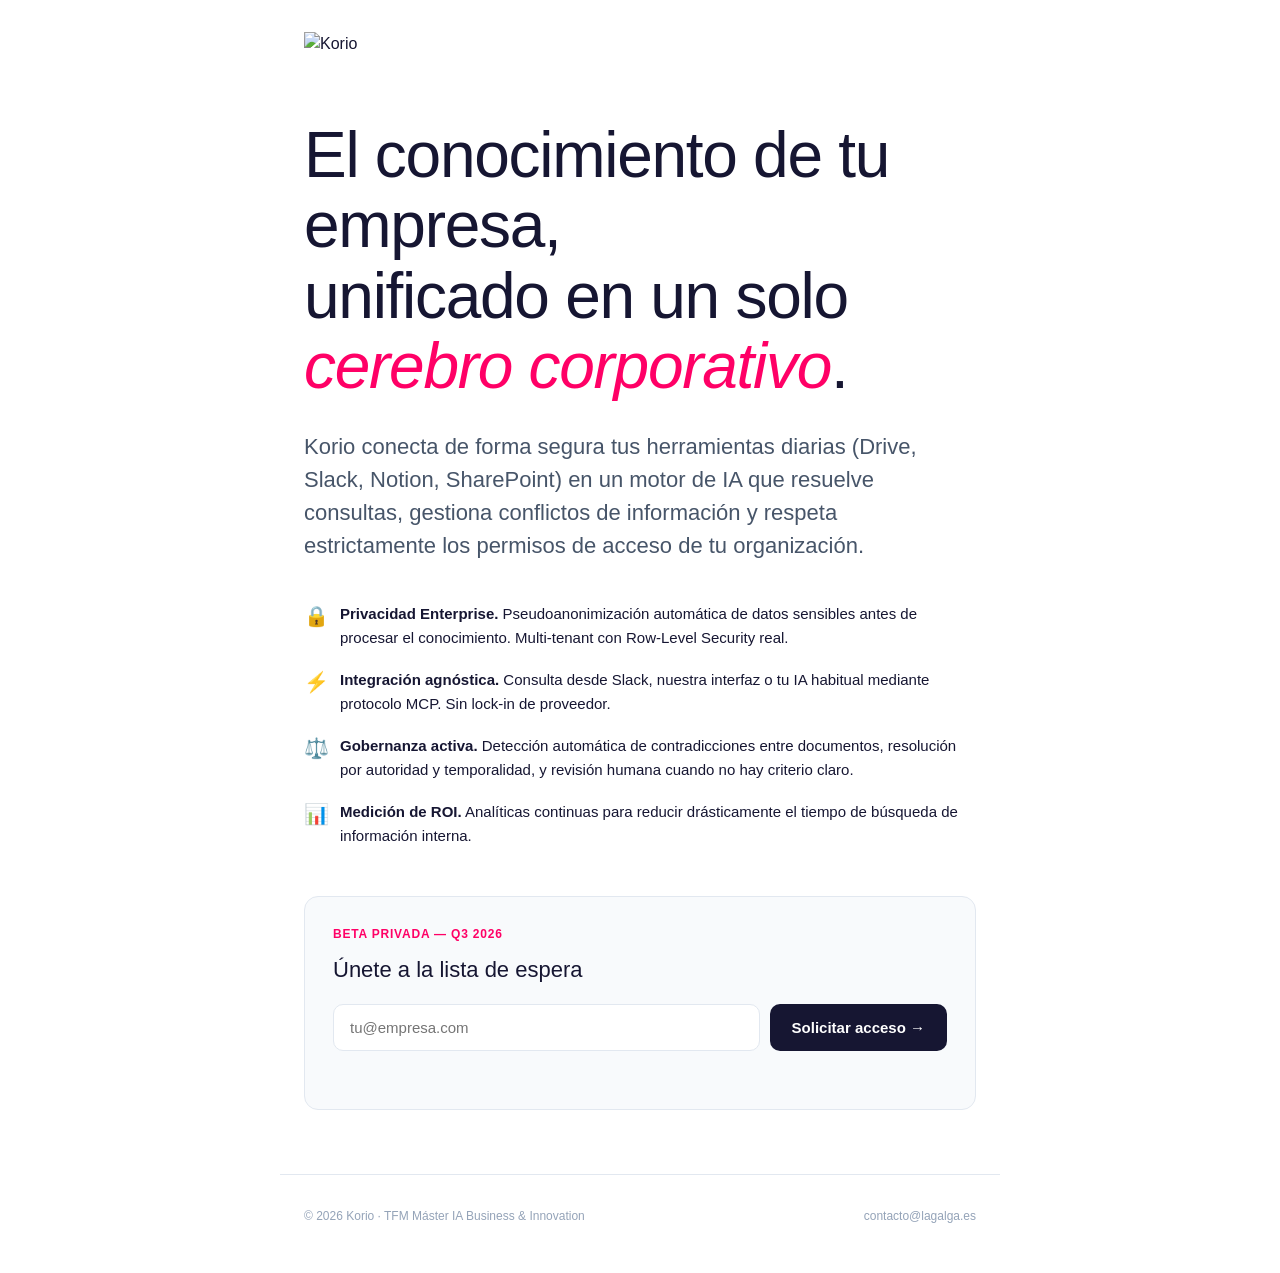
==== landing/index.html @ 85d14c89 "Feat: landing teaser en korio.es/ + endpoint /waitlist Pone una página teaser de "coming soon" en la" ====
<!DOCTYPE html>
<html lang="es">
<head>
  <meta charset="UTF-8">
  <title>Korio | El Cerebro Corporativo Inteligente y Seguro para Empresas</title>
  <meta name="description" content="Conecta el conocimiento disperso de tu empresa de forma segura. Korio integra tus herramientas (Drive, Notion, Slack) en un cerebro corporativo con IA avanzada y privacidad Enterprise.">
  <meta name="keywords" content="cerebro corporativo, gestion del conocimiento empresa, inteligencia artificial segura, RAG empresarial, segundo cerebro empresas, IA para empresas, busqueda semantica interna, seguridad de datos IA">
  <meta name="robots" content="index, follow">
  <meta name="viewport" content="width=device-width, initial-scale=1.0">
  <link rel="canonical" href="https://korio.es">

  <!-- Open Graph -->
  <meta property="og:type" content="website">
  <meta property="og:url" content="https://korio.es">
  <meta property="og:title" content="Korio | El Cerebro Corporativo Inteligente y Seguro para Empresas">
  <meta property="og:description" content="Toda la información de tu organización, unificada y accesible mediante IA. Descubre cómo Korio conecta tus datos respetando la privacidad y jerarquía de accesos de tu empresa.">
  <meta property="og:image" content="https://korio.es/assets/og-image.png">
  <meta property="og:locale" content="es_ES">

  <!-- Twitter -->
  <meta name="twitter:card" content="summary_large_image">
  <meta name="twitter:url" content="https://korio.es">
  <meta name="twitter:title" content="Korio | El Cerebro Corporativo Inteligente y Seguro para Empresas">
  <meta name="twitter:description" content="Conecta Drive, Slack, Notion y más en un único motor de conocimiento con IA corporativa. Privacidad avanzada e integración agnóstica mediante MCP.">
  <meta name="twitter:image" content="https://korio.es/assets/og-image.png">

  <link rel="icon" type="image/png" href="/assets/favicon.png">

  <style>
    :root {
      --color-bg: #ffffff;
      --color-ink: #161632;       /* Azul oscuro del logo */
      --color-ink-soft: #475569;
      --color-muted: #94a3b8;
      --color-accent: #5B6AF5;    /* Azul Korio */
      --color-magenta: #ff0066;   /* Magenta vibrante */
      --color-soft: #f8fafc;
      --color-border: #e2e8f0;

      --font-display: 'Optima', 'Optima Nova', 'URW Classico', 'Linotype Optima',
                      'Palatino Linotype', 'Palatino', 'Trebuchet MS', sans-serif;
      --font-body: -apple-system, BlinkMacSystemFont, 'Segoe UI', Roboto, sans-serif;
    }

    * { box-sizing: border-box; }

    html, body {
      margin: 0; padding: 0;
      background: var(--color-bg);
      color: var(--color-ink);
      font-family: var(--font-display);
      -webkit-font-smoothing: antialiased;
      -moz-osx-font-smoothing: grayscale;
      line-height: 1.5;
    }

    a { color: var(--color-accent); text-decoration: none; }
    a:hover { color: var(--color-magenta); }

    /* ─── Header con logo ─── */
    header {
      padding: 32px 24px 0;
      max-width: 720px;
      margin: 0 auto;
    }
    .header__inner {
      display: flex;
      align-items: center;
      gap: 10px;
    }
    .header__logo { height: 40px; width: auto; }

    /* ─── Hero ─── */
    main {
      max-width: 720px;
      margin: 0 auto;
      padding: 48px 24px 32px;
    }

    h1 {
      font-family: var(--font-display);
      font-weight: 400;
      font-size: clamp(40px, 7vw, 64px);
      line-height: 1.1;
      letter-spacing: -0.02em;
      color: var(--color-ink);
      margin: 0 0 28px 0;
    }
    h1 .accent {
      color: var(--color-magenta);
      font-style: italic;
    }

    h2 {
      font-family: var(--font-display);
      font-weight: 400;
      font-size: clamp(18px, 2.4vw, 22px);
      line-height: 1.5;
      color: var(--color-ink-soft);
      margin: 0 0 40px 0;
      max-width: 620px;
    }

    /* ─── Lista de valores ─── */
    .features {
      list-style: none;
      padding: 0;
      margin: 0 0 48px 0;
      display: flex;
      flex-direction: column;
      gap: 18px;
    }
    .features li {
      font-family: var(--font-body);
      font-size: 15px;
      line-height: 1.6;
      color: var(--color-ink);
      padding-left: 36px;
      position: relative;
    }
    .features li .icon {
      position: absolute;
      left: 0;
      top: 0;
      font-size: 20px;
      line-height: 1.4;
    }
    .features li strong {
      font-weight: 600;
      color: var(--color-ink);
    }

    /* ─── CTA / formulario ─── */
    .cta {
      margin-top: 32px;
      padding: 28px;
      background: var(--color-soft);
      border-radius: 14px;
      border: 1px solid var(--color-border);
    }
    .cta__label {
      font-family: var(--font-body);
      font-size: 12px;
      font-weight: 600;
      text-transform: uppercase;
      letter-spacing: .8px;
      color: var(--color-magenta);
      margin-bottom: 10px;
    }
    .cta__title {
      font-family: var(--font-display);
      font-size: 22px;
      font-weight: 400;
      color: var(--color-ink);
      margin: 0 0 18px 0;
    }
    .waitlist-form {
      display: flex;
      gap: 10px;
      flex-wrap: wrap;
    }
    .waitlist-form input[type="email"] {
      flex: 1;
      min-width: 0;
      font-family: var(--font-body);
      font-size: 15px;
      padding: 14px 16px;
      border: 1px solid var(--color-border);
      border-radius: 10px;
      background: white;
      color: var(--color-ink);
      outline: none;
      transition: border-color .15s;
    }
    .waitlist-form input[type="email"]:focus {
      border-color: var(--color-accent);
    }
    .waitlist-form button {
      font-family: var(--font-body);
      font-size: 15px;
      font-weight: 600;
      padding: 14px 22px;
      background: var(--color-ink);
      color: white;
      border: none;
      border-radius: 10px;
      cursor: pointer;
      transition: background .15s;
      white-space: nowrap;
    }
    .waitlist-form button:hover { background: var(--color-magenta); }
    .waitlist-form button:disabled {
      opacity: .5;
      cursor: not-allowed;
    }

    .waitlist-status {
      margin-top: 12px;
      font-family: var(--font-body);
      font-size: 13px;
      min-height: 18px;
    }
    .waitlist-status--ok { color: #16a34a; }
    .waitlist-status--err { color: #dc2626; }

    /* ─── Footer ─── */
    footer {
      max-width: 720px;
      margin: 0 auto;
      padding: 32px 24px 48px;
      border-top: 1px solid var(--color-border);
      margin-top: 32px;
      font-family: var(--font-body);
      font-size: 12px;
      color: var(--color-muted);
      display: flex;
      justify-content: space-between;
      flex-wrap: wrap;
      gap: 10px;
    }
    footer a { color: var(--color-muted); }
    footer a:hover { color: var(--color-magenta); }

    /* ─── Responsive ─── */
    @media (max-width: 500px) {
      .waitlist-form { flex-direction: column; }
      .waitlist-form button { width: 100%; }
    }
  </style>
</head>
<body>

  <header>
    <div class="header__inner">
      <img src="/assets/logo.svg" alt="Korio" class="header__logo">
    </div>
  </header>

  <main>

    <h1>
      El conocimiento de tu empresa,<br>
      unificado en un solo <span class="accent">cerebro corporativo</span>.
    </h1>

    <h2>
      Korio conecta de forma segura tus herramientas diarias (Drive, Slack, Notion, SharePoint) en un motor de IA que resuelve consultas, gestiona conflictos de información y respeta estrictamente los permisos de acceso de tu organización.
    </h2>

    <ul class="features">
      <li>
        <span class="icon">🔒</span>
        <strong>Privacidad Enterprise.</strong>
        Pseudoanonimización automática de datos sensibles antes de procesar el conocimiento. Multi-tenant con Row-Level Security real.
      </li>
      <li>
        <span class="icon">⚡</span>
        <strong>Integración agnóstica.</strong>
        Consulta desde Slack, nuestra interfaz o tu IA habitual mediante protocolo MCP. Sin lock-in de proveedor.
      </li>
      <li>
        <span class="icon">⚖️</span>
        <strong>Gobernanza activa.</strong>
        Detección automática de contradicciones entre documentos, resolución por autoridad y temporalidad, y revisión humana cuando no hay criterio claro.
      </li>
      <li>
        <span class="icon">📊</span>
        <strong>Medición de ROI.</strong>
        Analíticas continuas para reducir drásticamente el tiempo de búsqueda de información interna.
      </li>
    </ul>

    <section class="cta">
      <div class="cta__label">Beta privada — Q3 2026</div>
      <h3 class="cta__title">Únete a la lista de espera</h3>
      <form class="waitlist-form" id="waitlist-form">
        <input
          type="email"
          name="email"
          id="waitlist-email"
          placeholder="tu@empresa.com"
          required
          autocomplete="email"
        >
        <button type="submit" id="waitlist-submit">Solicitar acceso →</button>
      </form>
      <div class="waitlist-status" id="waitlist-status" aria-live="polite"></div>
    </section>

  </main>

  <footer>
    <span>© 2026 Korio · TFM Máster IA Business &amp; Innovation</span>
    <span>
      <a href="mailto:contacto@lagalga.es">contacto@lagalga.es</a>
    </span>
  </footer>

  <script>
    'use strict'

    const form    = document.getElementById('waitlist-form')
    const input   = document.getElementById('waitlist-email')
    const button  = document.getElementById('waitlist-submit')
    const status  = document.getElementById('waitlist-status')

    form.addEventListener('submit', async (e) => {
      e.preventDefault()
      const email = input.value.trim()
      if (!email) return

      button.disabled = true
      status.className = 'waitlist-status'
      status.textContent = 'Enviando…'

      try {
        const res = await fetch('/waitlist', {
          method: 'POST',
          headers: { 'Content-Type': 'application/json' },
          body: JSON.stringify({
            email,
            referer: document.referrer || null
          })
        })

        if (res.ok) {
          status.className = 'waitlist-status waitlist-status--ok'
          status.textContent = '✓ Estás en la lista. Te avisaremos cuando se abra el beta.'
          input.value = ''
        } else if (res.status === 409) {
          status.className = 'waitlist-status waitlist-status--ok'
          status.textContent = '✓ Ya estabas en la lista. Te avisaremos.'
        } else {
          const err = await res.json().catch(() => ({}))
          status.className = 'waitlist-status waitlist-status--err'
          status.textContent = err.detail || 'No pudimos registrar tu email. Inténtalo más tarde.'
          button.disabled = false
        }
      } catch (err) {
        status.className = 'waitlist-status waitlist-status--err'
        status.textContent = 'Error de red. Revisa tu conexión.'
        button.disabled = false
      }
    })
  </script>

</body>
</html>
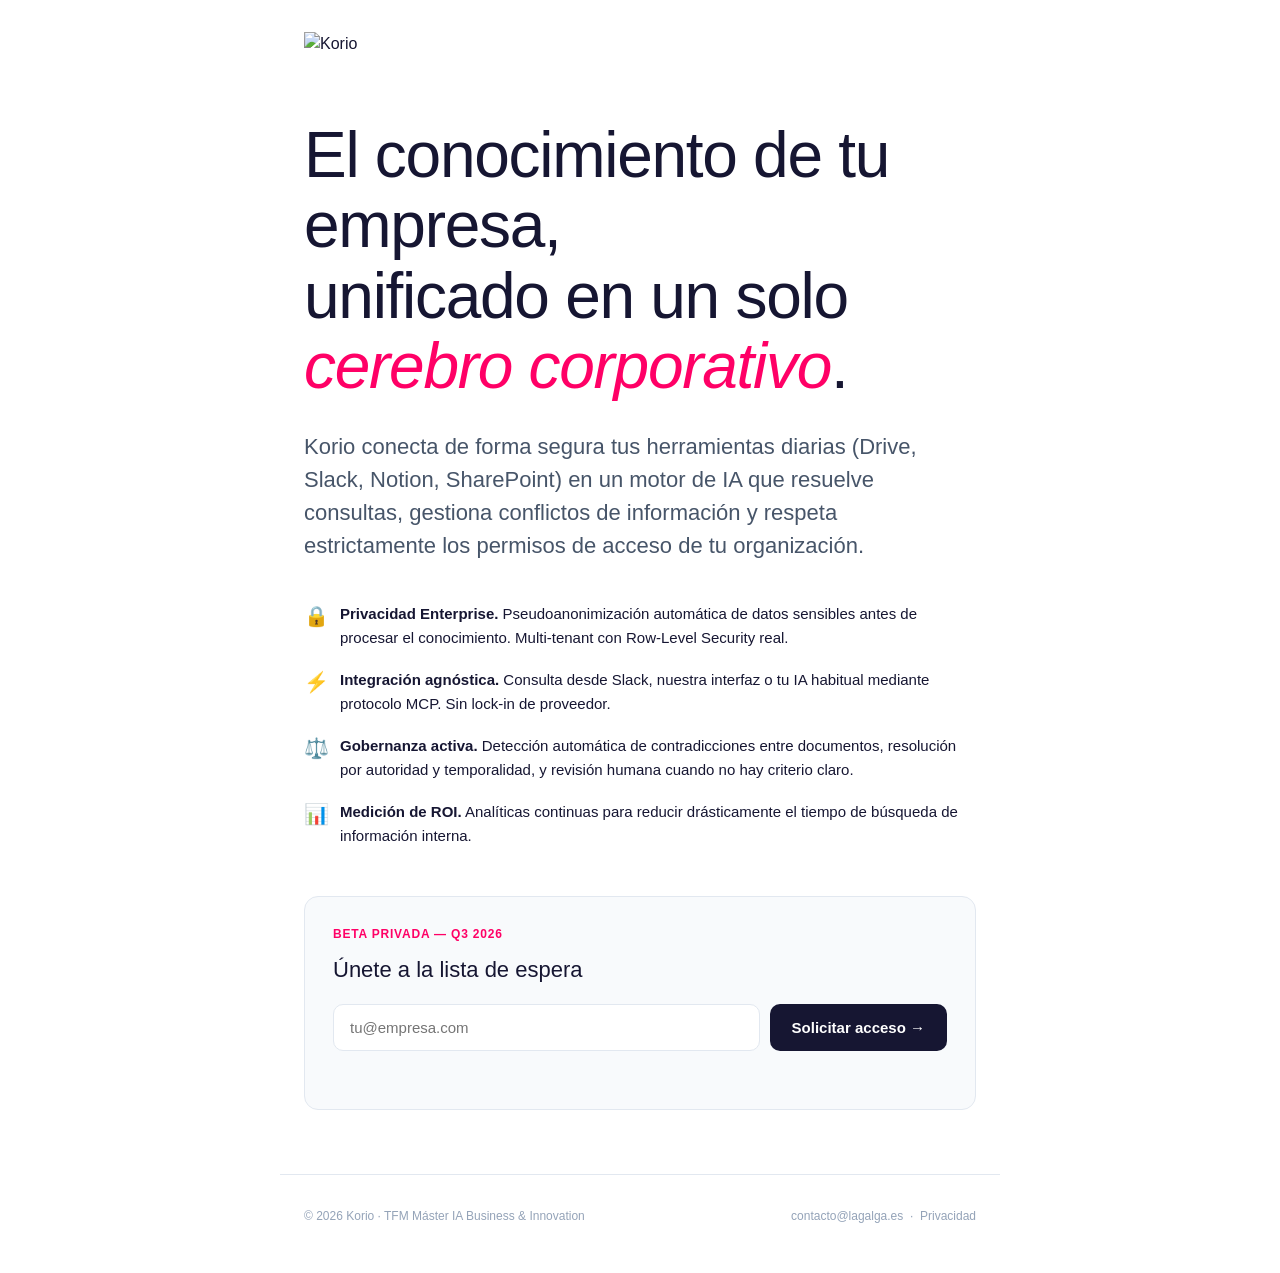
==== commit f825978b: "Feat(compliance): PII redaction Mistral + Privacy Policy (GDPR Art. 5) Acción 1 — Fix API Presidio A" ====
--- a/landing/index.html
+++ b/landing/index.html
@@ -293,6 +293,8 @@
     <span>© 2026 Korio · TFM Máster IA Business &amp; Innovation</span>
     <span>
       <a href="mailto:contacto@lagalga.es">contacto@lagalga.es</a>
+      &nbsp;·&nbsp;
+      <a href="/legal/privacy.html">Privacidad</a>
     </span>
   </footer>
 
